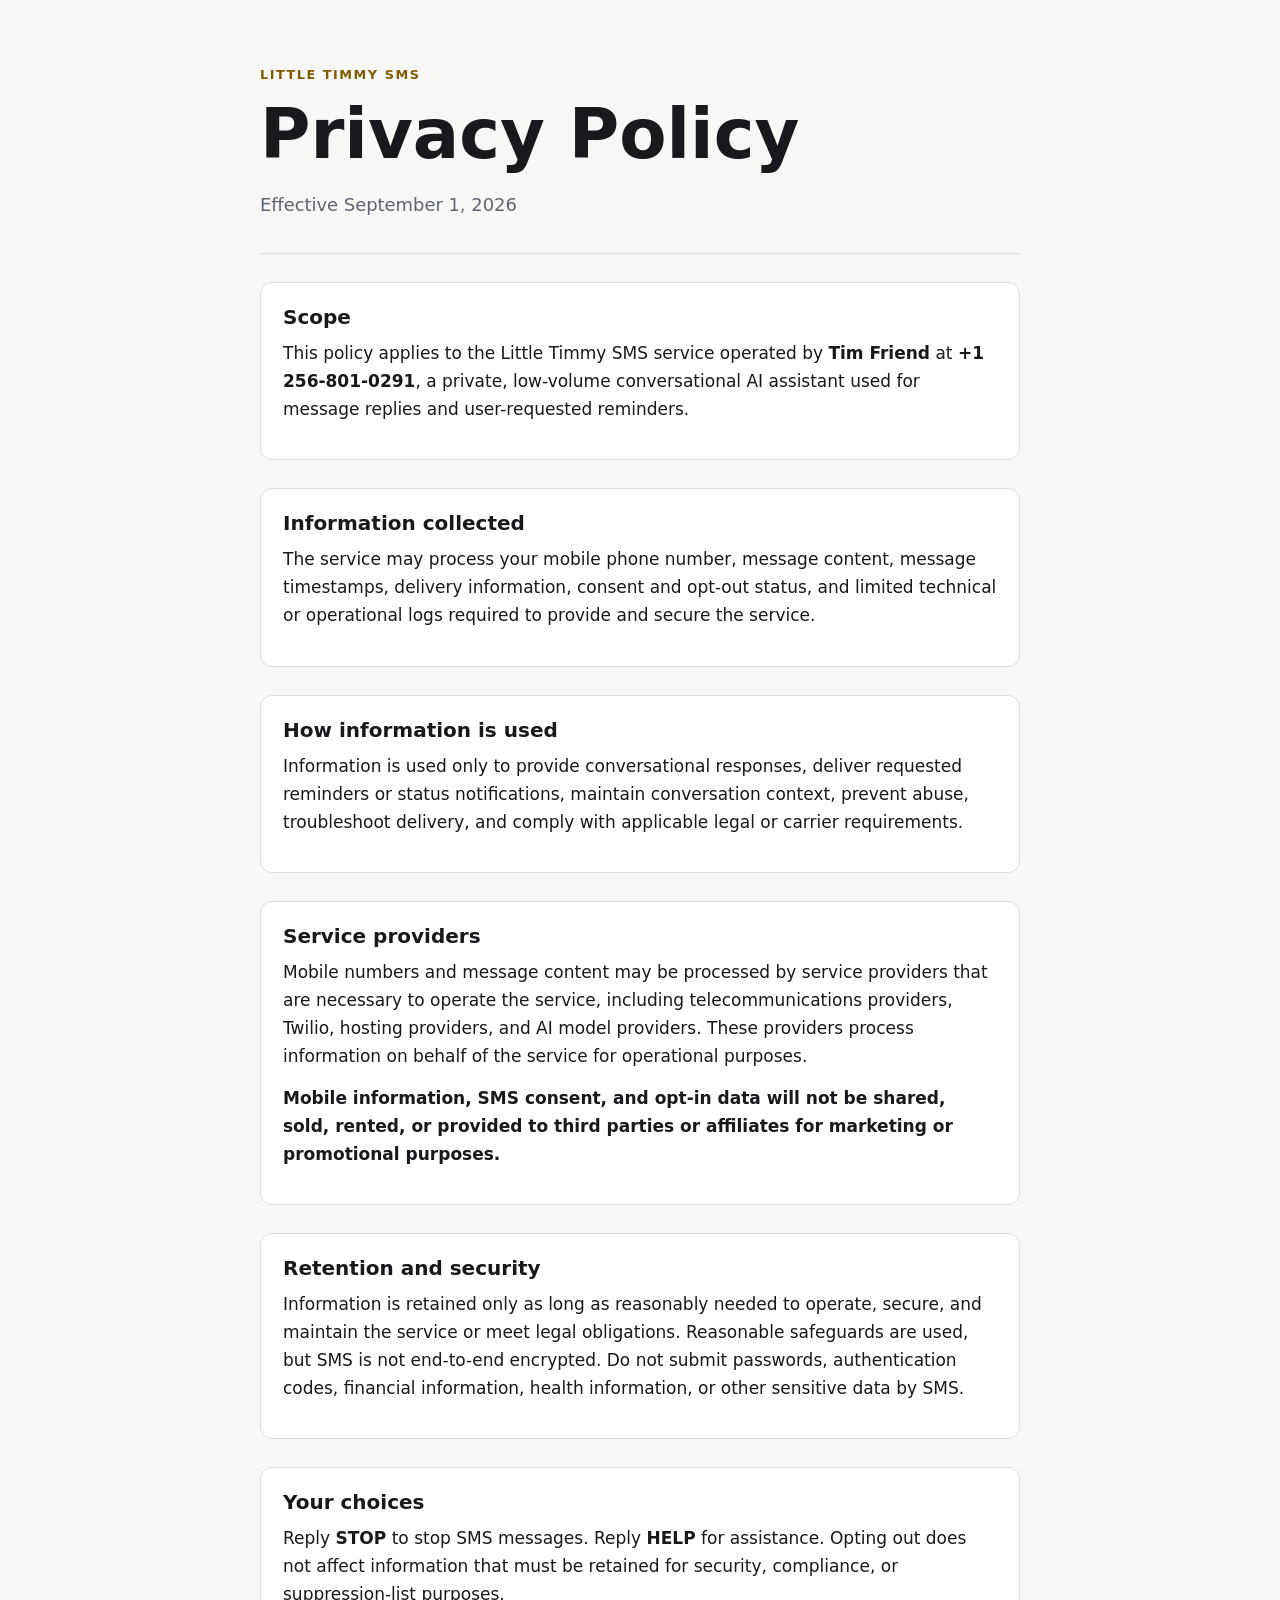
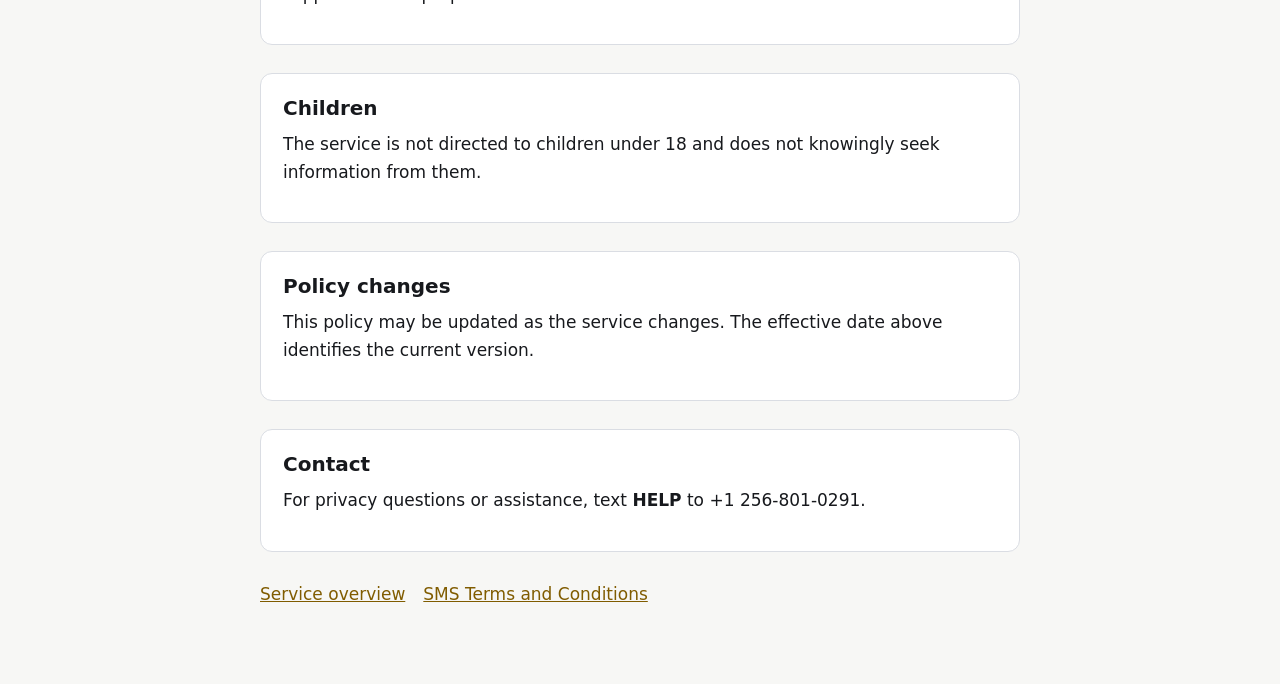
==== privacy.html @ d3d914f2 "Publish Little Timmy SMS policies" ====
<!doctype html>
<html lang="en">
<head>
  <meta charset="utf-8">
  <meta name="viewport" content="width=device-width, initial-scale=1">
  <title>Privacy Policy · Little Timmy SMS</title>
  <meta name="description" content="Privacy Policy for Little Timmy SMS.">
  <link rel="stylesheet" href="styles.css">
</head>
<body>
  <main>
    <header>
      <p class="eyebrow">Little Timmy SMS</p>
      <h1>Privacy Policy</h1>
      <p class="lede">Effective September 1, 2026</p>
    </header>

    <section>
      <h2>Scope</h2>
      <p>This policy applies to the Little Timmy SMS service operated by <strong>Tim Friend</strong> at <strong>+1 256-801-0291</strong>, a private, low-volume conversational AI assistant used for message replies and user-requested reminders.</p>
    </section>

    <section>
      <h2>Information collected</h2>
      <p>The service may process your mobile phone number, message content, message timestamps, delivery information, consent and opt-out status, and limited technical or operational logs required to provide and secure the service.</p>
    </section>

    <section>
      <h2>How information is used</h2>
      <p>Information is used only to provide conversational responses, deliver requested reminders or status notifications, maintain conversation context, prevent abuse, troubleshoot delivery, and comply with applicable legal or carrier requirements.</p>
    </section>

    <section>
      <h2>Service providers</h2>
      <p>Mobile numbers and message content may be processed by service providers that are necessary to operate the service, including telecommunications providers, Twilio, hosting providers, and AI model providers. These providers process information on behalf of the service for operational purposes.</p>
      <p><strong>Mobile information, SMS consent, and opt-in data will not be shared, sold, rented, or provided to third parties or affiliates for marketing or promotional purposes.</strong></p>
    </section>

    <section>
      <h2>Retention and security</h2>
      <p>Information is retained only as long as reasonably needed to operate, secure, and maintain the service or meet legal obligations. Reasonable safeguards are used, but SMS is not end-to-end encrypted. Do not submit passwords, authentication codes, financial information, health information, or other sensitive data by SMS.</p>
    </section>

    <section>
      <h2>Your choices</h2>
      <p>Reply <strong>STOP</strong> to stop SMS messages. Reply <strong>HELP</strong> for assistance. Opting out does not affect information that must be retained for security, compliance, or suppression-list purposes.</p>
    </section>

    <section>
      <h2>Children</h2>
      <p>The service is not directed to children under 18 and does not knowingly seek information from them.</p>
    </section>

    <section>
      <h2>Policy changes</h2>
      <p>This policy may be updated as the service changes. The effective date above identifies the current version.</p>
    </section>

    <section>
      <h2>Contact</h2>
      <p>For privacy questions or assistance, text <strong>HELP</strong> to +1 256-801-0291.</p>
    </section>

    <nav aria-label="Policies">
      <a href="index.html">Service overview</a>
      <a href="terms.html">SMS Terms and Conditions</a>
    </nav>
  </main>
</body>
</html>
---- styles.css ----
:root {
  color-scheme: light dark;
  --bg: #0f1115;
  --card: #171a21;
  --text: #f3f4f6;
  --muted: #aeb4c0;
  --accent: #e7b32b;
  --border: #303642;
}

* { box-sizing: border-box; }

body {
  margin: 0;
  background: var(--bg);
  color: var(--text);
  font: 17px/1.65 system-ui, -apple-system, BlinkMacSystemFont, "Segoe UI", sans-serif;
}

main {
  width: min(760px, calc(100% - 32px));
  margin: 0 auto;
  padding: 64px 0 48px;
}

header, section, nav, footer {
  margin-bottom: 28px;
}

header {
  padding-bottom: 20px;
  border-bottom: 1px solid var(--border);
}

.eyebrow {
  margin: 0 0 8px;
  color: var(--accent);
  font-size: 0.8rem;
  font-weight: 750;
  letter-spacing: 0.12em;
  text-transform: uppercase;
}

h1, h2 { line-height: 1.2; }
h1 { margin: 0; font-size: clamp(2.3rem, 7vw, 4.3rem); }
h2 { margin: 0 0 10px; font-size: 1.25rem; }
p, ul { margin: 0 0 14px; }
.lede { margin-top: 14px; color: var(--muted); font-size: 1.12rem; }

section {
  padding: 22px;
  background: var(--card);
  border: 1px solid var(--border);
  border-radius: 12px;
}

a { color: var(--accent); }
nav { display: flex; flex-wrap: wrap; gap: 18px; }
footer { color: var(--muted); font-size: 0.9rem; }

@media (prefers-color-scheme: light) {
  :root {
    --bg: #f7f7f5;
    --card: #ffffff;
    --text: #17191d;
    --muted: #5e6470;
    --accent: #805c00;
    --border: #dadde3;
  }
}
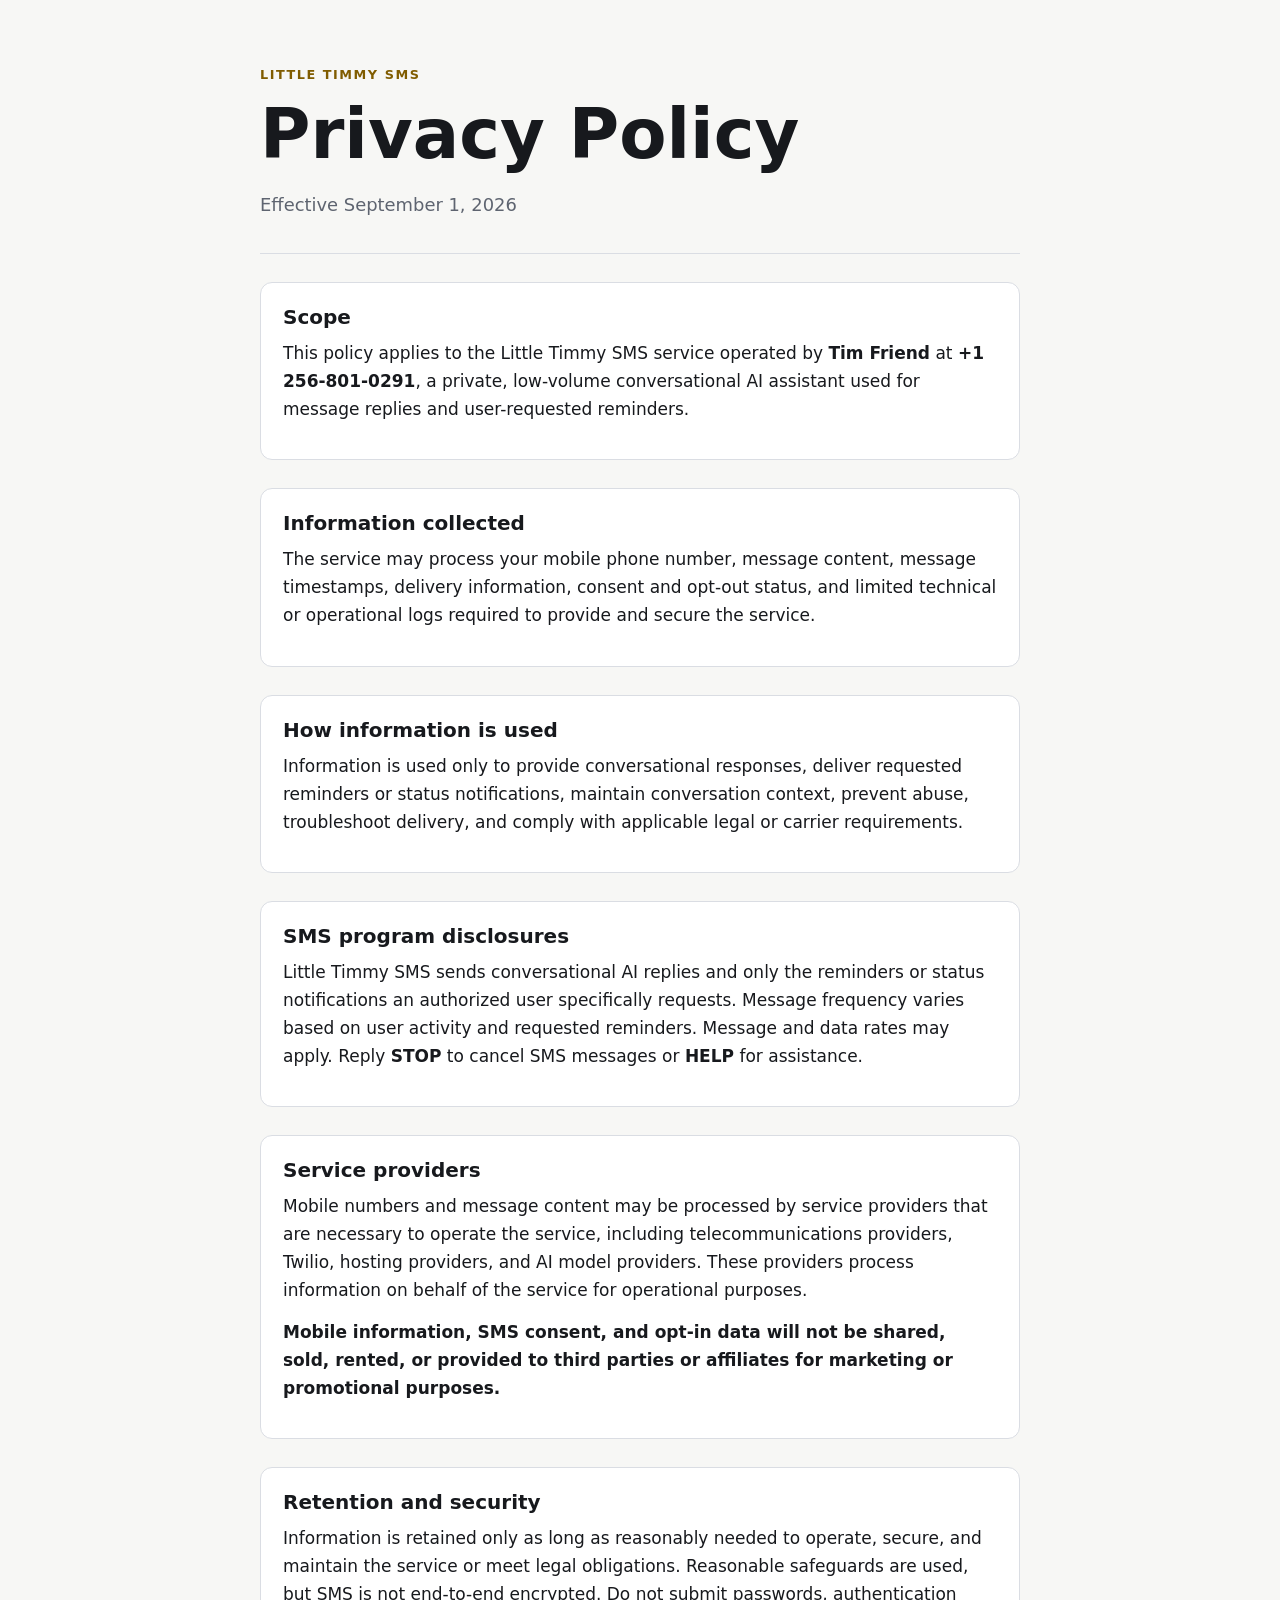
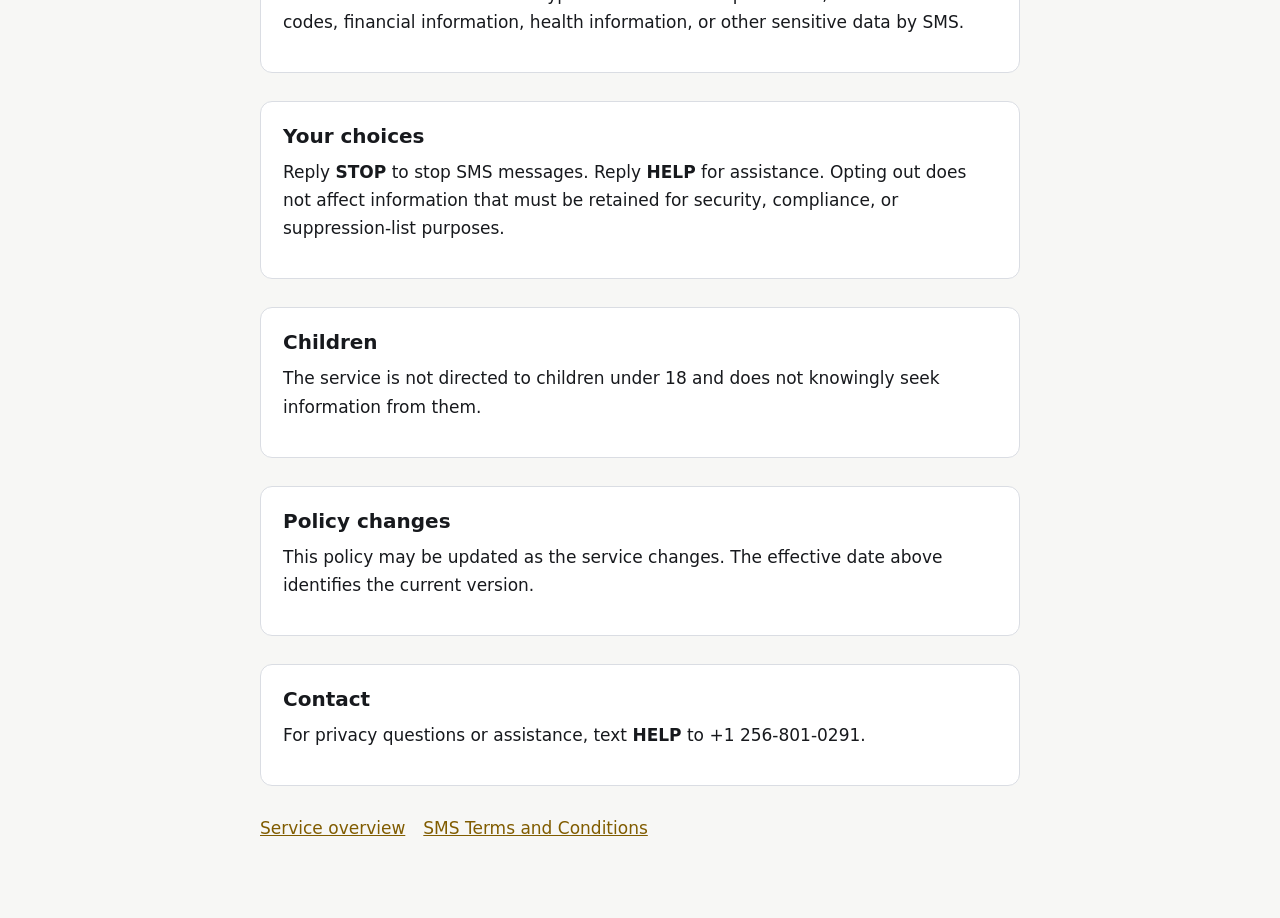
==== commit 938355f8: "fix: clarify SMS opt-in disclosures" ====
--- a/privacy.html
+++ b/privacy.html
@@ -28,6 +28,11 @@
     <section>
       <h2>How information is used</h2>
       <p>Information is used only to provide conversational responses, deliver requested reminders or status notifications, maintain conversation context, prevent abuse, troubleshoot delivery, and comply with applicable legal or carrier requirements.</p>
+    </section>
+
+    <section>
+      <h2>SMS program disclosures</h2>
+      <p>Little Timmy SMS sends conversational AI replies and only the reminders or status notifications an authorized user specifically requests. Message frequency varies based on user activity and requested reminders. Message and data rates may apply. Reply <strong>STOP</strong> to cancel SMS messages or <strong>HELP</strong> for assistance.</p>
     </section>
 
     <section>
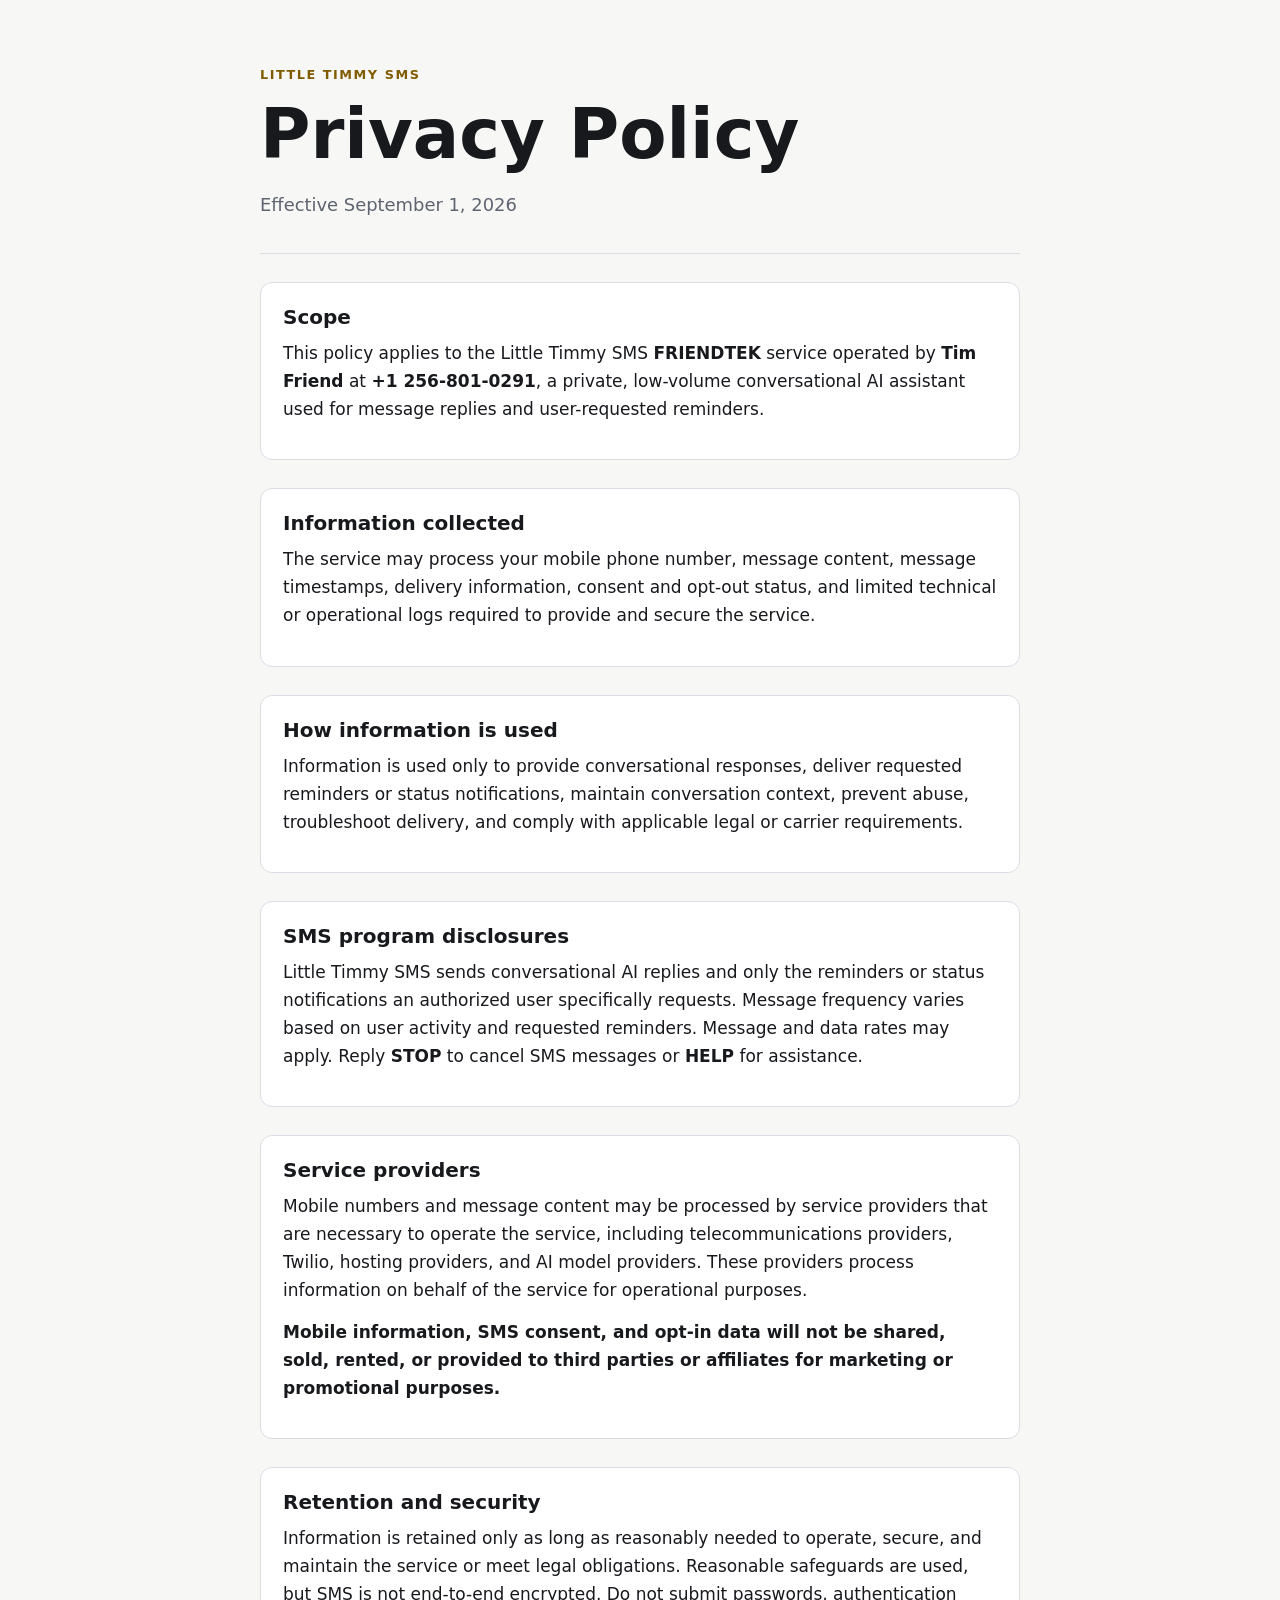
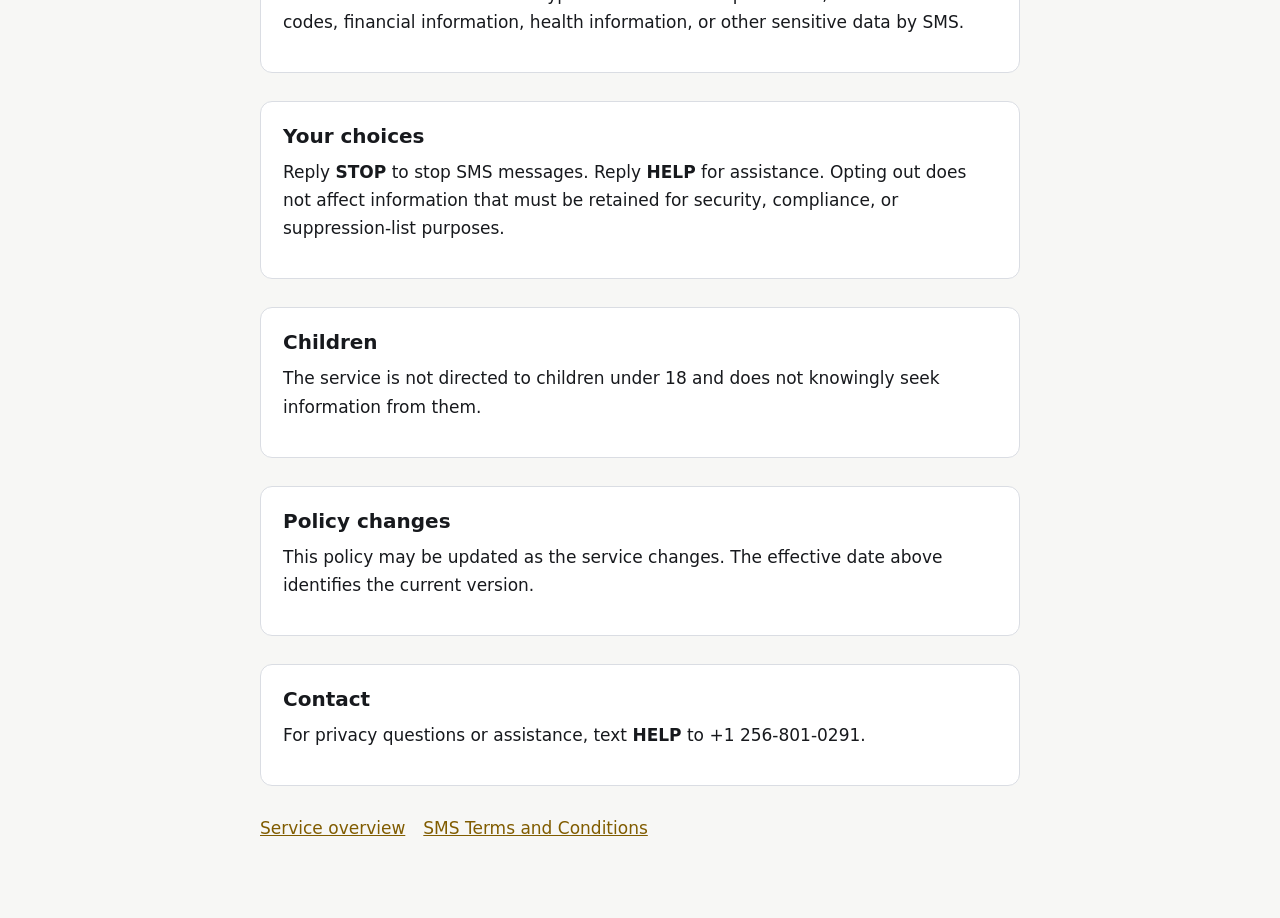
==== commit 047cf1f4: "fix: align SMS program with FRIENDTEK brand" ====
--- a/privacy.html
+++ b/privacy.html
@@ -17,7 +17,7 @@
 
     <section>
       <h2>Scope</h2>
-      <p>This policy applies to the Little Timmy SMS service operated by <strong>Tim Friend</strong> at <strong>+1 256-801-0291</strong>, a private, low-volume conversational AI assistant used for message replies and user-requested reminders.</p>
+      <p>This policy applies to the Little Timmy SMS <strong>FRIENDTEK</strong> service operated by <strong>Tim Friend</strong> at <strong>+1 256-801-0291</strong>, a private, low-volume conversational AI assistant used for message replies and user-requested reminders.</p>
     </section>
 
     <section>
